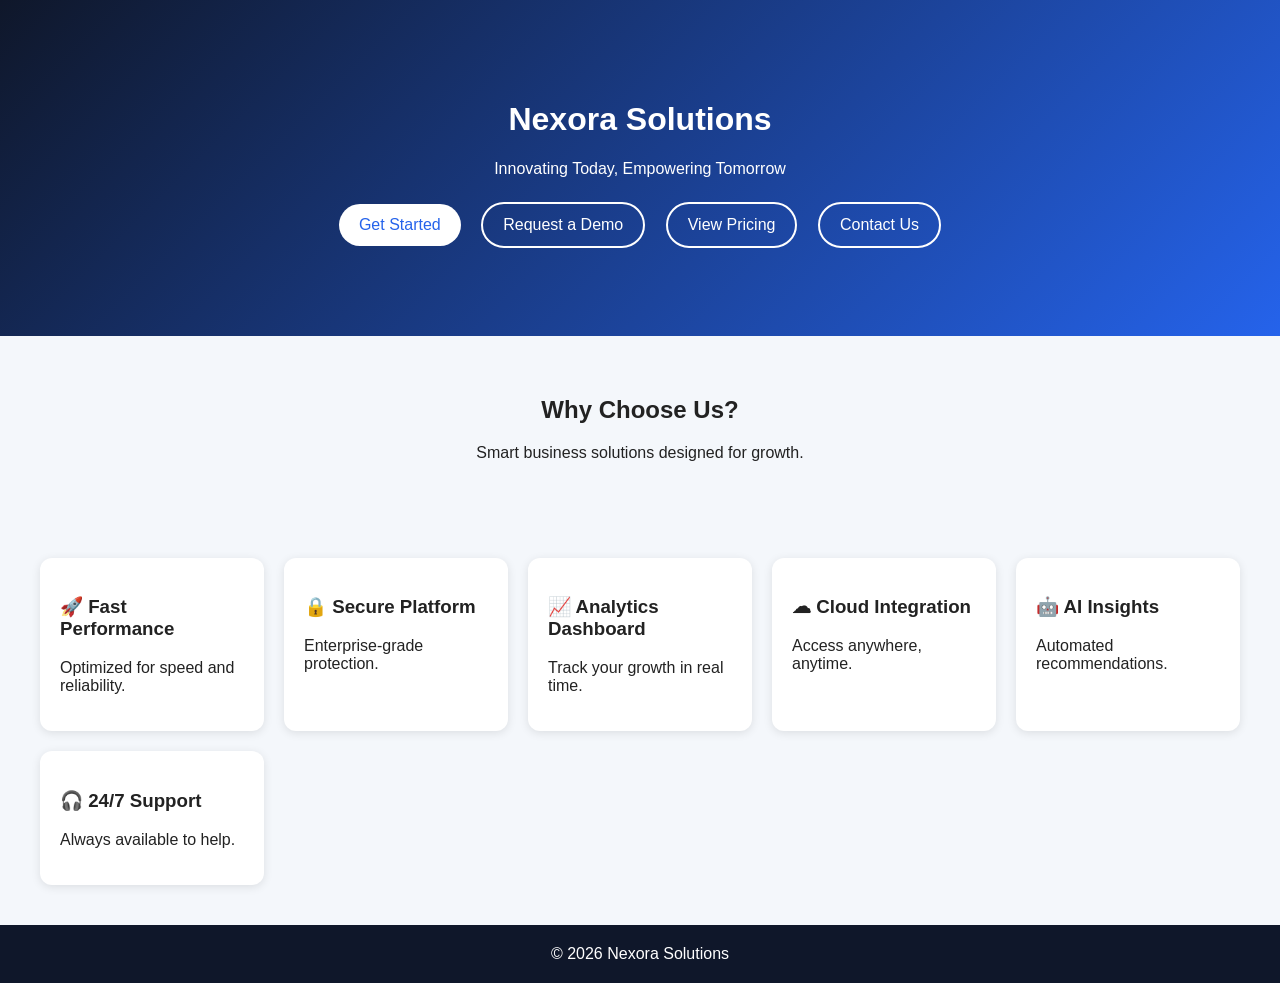
==== index.html @ d5803071 "Add files via upload" ====
<!DOCTYPE html>
<html lang="en">
<head>
<meta charset="UTF-8">
<meta name="viewport" content="width=device-width, initial-scale=1.0">
<title>Nexora Solutions</title>
<style>
body{font-family:Arial,sans-serif;margin:0;background:#f4f7fb;color:#222}
.hero{background:linear-gradient(135deg,#0f172a,#2563eb);color:white;text-align:center;padding:80px 20px}
.btn{display:inline-block;padding:12px 20px;margin:8px;border-radius:25px;text-decoration:none}
.primary{background:white;color:#2563eb}
.secondary{border:2px solid white;color:white}
.features{display:grid;grid-template-columns:repeat(auto-fit,minmax(220px,1fr));gap:20px;padding:40px}
.card{background:white;padding:20px;border-radius:12px;box-shadow:0 2px 10px rgba(0,0,0,.1)}
.section{text-align:center;padding:40px 20px}
footer{background:#0f172a;color:white;text-align:center;padding:20px}
</style>
</head>
<body>
<div class="hero">
<h1>Nexora Solutions</h1>
<p>Innovating Today, Empowering Tomorrow</p>
<a class="btn primary" href="#">Get Started</a>
<a class="btn secondary" href="#">Request a Demo</a>
<a class="btn secondary" href="#">View Pricing</a>
<a class="btn secondary" href="#">Contact Us</a>
</div>

<div class="section">
<h2>Why Choose Us?</h2>
<p>Smart business solutions designed for growth.</p>
</div>

<div class="features">
<div class="card"><h3>🚀 Fast Performance</h3><p>Optimized for speed and reliability.</p></div>
<div class="card"><h3>🔒 Secure Platform</h3><p>Enterprise-grade protection.</p></div>
<div class="card"><h3>📈 Analytics Dashboard</h3><p>Track your growth in real time.</p></div>
<div class="card"><h3>☁ Cloud Integration</h3><p>Access anywhere, anytime.</p></div>
<div class="card"><h3>🤖 AI Insights</h3><p>Automated recommendations.</p></div>
<div class="card"><h3>🎧 24/7 Support</h3><p>Always available to help.</p></div>
</div>

<footer>© 2026 Nexora Solutions</footer>
</body>
</html>
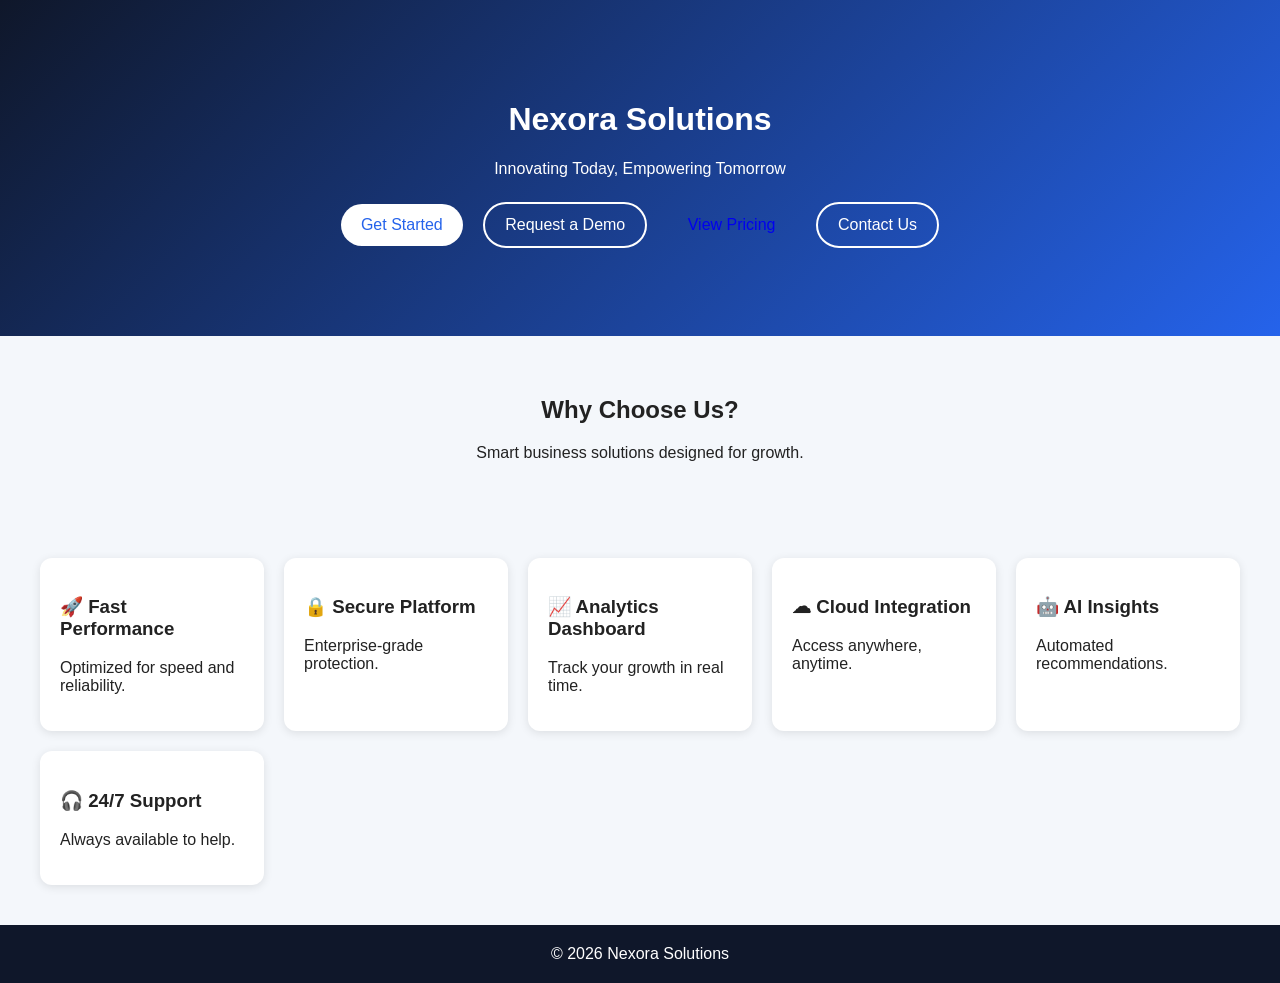
==== commit 00a8d6f5: "Update index.html" ====
--- a/index.html
+++ b/index.html
@@ -22,7 +22,9 @@
 <p>Innovating Today, Empowering Tomorrow</p>
 <a class="btn primary" href="#">Get Started</a>
 <a class="btn secondary" href="#">Request a Demo</a>
-<a class="btn secondary" href="#">View Pricing</a>
+<a href="pricing.html" class="btn btn-primary">
+    View Pricing
+</a>
 <a class="btn secondary" href="#">Contact Us</a>
 </div>
 
@@ -42,4 +44,4 @@
 
 <footer>© 2026 Nexora Solutions</footer>
 </body>
-</html>+</html>
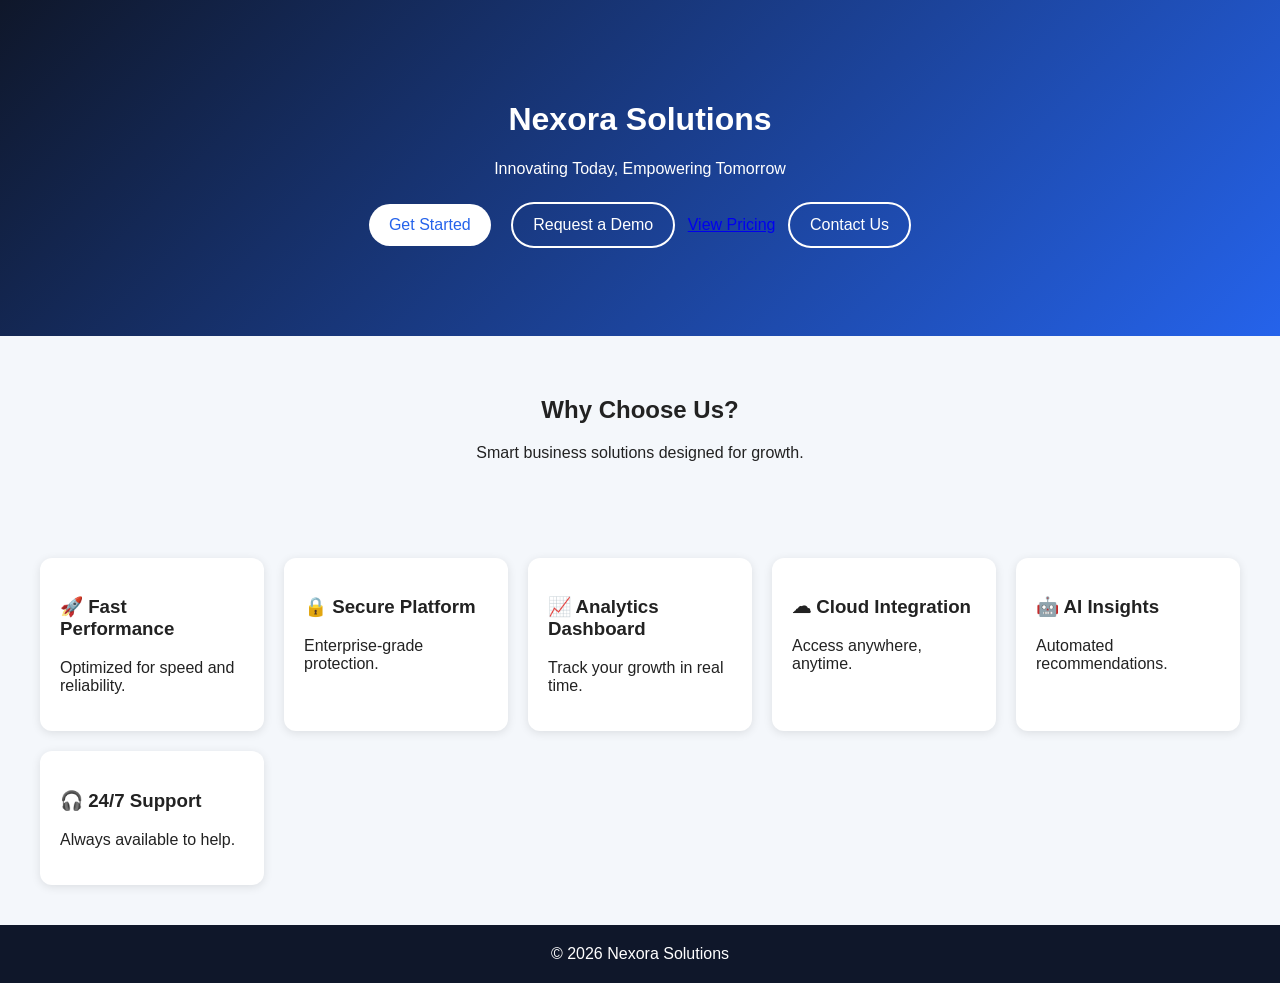
==== commit 143f4e4e: "Update index.html" ====
--- a/index.html
+++ b/index.html
@@ -22,9 +22,7 @@
 <p>Innovating Today, Empowering Tomorrow</p>
 <a class="btn primary" href="#">Get Started</a>
 <a class="btn secondary" href="#">Request a Demo</a>
-<a href="pricing.html" class="btn btn-primary">
-    View Pricing
-</a>
+<a href="pricing.html" class="pricing-btn">View Pricing</a>
 <a class="btn secondary" href="#">Contact Us</a>
 </div>
 
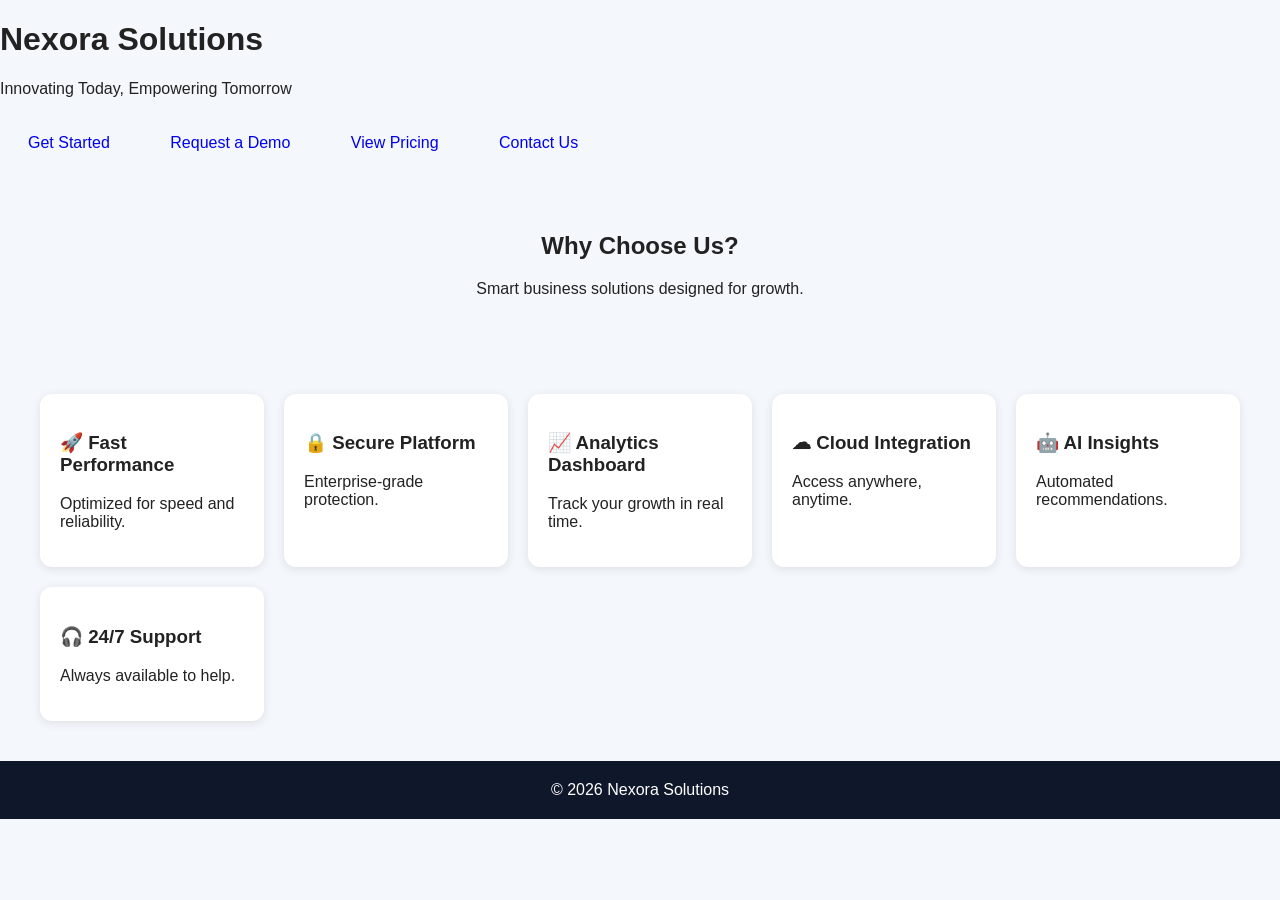
==== commit 5d04bc41: "Update index.html" ====
--- a/index.html
+++ b/index.html
@@ -17,13 +17,25 @@
 </style>
 </head>
 <body>
-<div class="hero">
+  <div class="hero-buttons">
 <h1>Nexora Solutions</h1>
 <p>Innovating Today, Empowering Tomorrow</p>
-<a class="btn primary" href="#">Get Started</a>
-<a class="btn secondary" href="#">Request a Demo</a>
-<a href="pricing.html" class="pricing-btn">View Pricing</a>
-<a class="btn secondary" href="#">Contact Us</a>
+    <a href="#" class="btn btn-primary">
+        Get Started
+    </a>
+
+    <a href="#" class="btn btn-secondary">
+        Request a Demo
+    </a>
+
+    <a href="pricing.html" class="btn btn-secondary">
+        View Pricing
+    </a>
+
+    <a href="#contact" class="btn btn-secondary">
+        Contact Us
+    </a>
+
 </div>
 
 <div class="section">
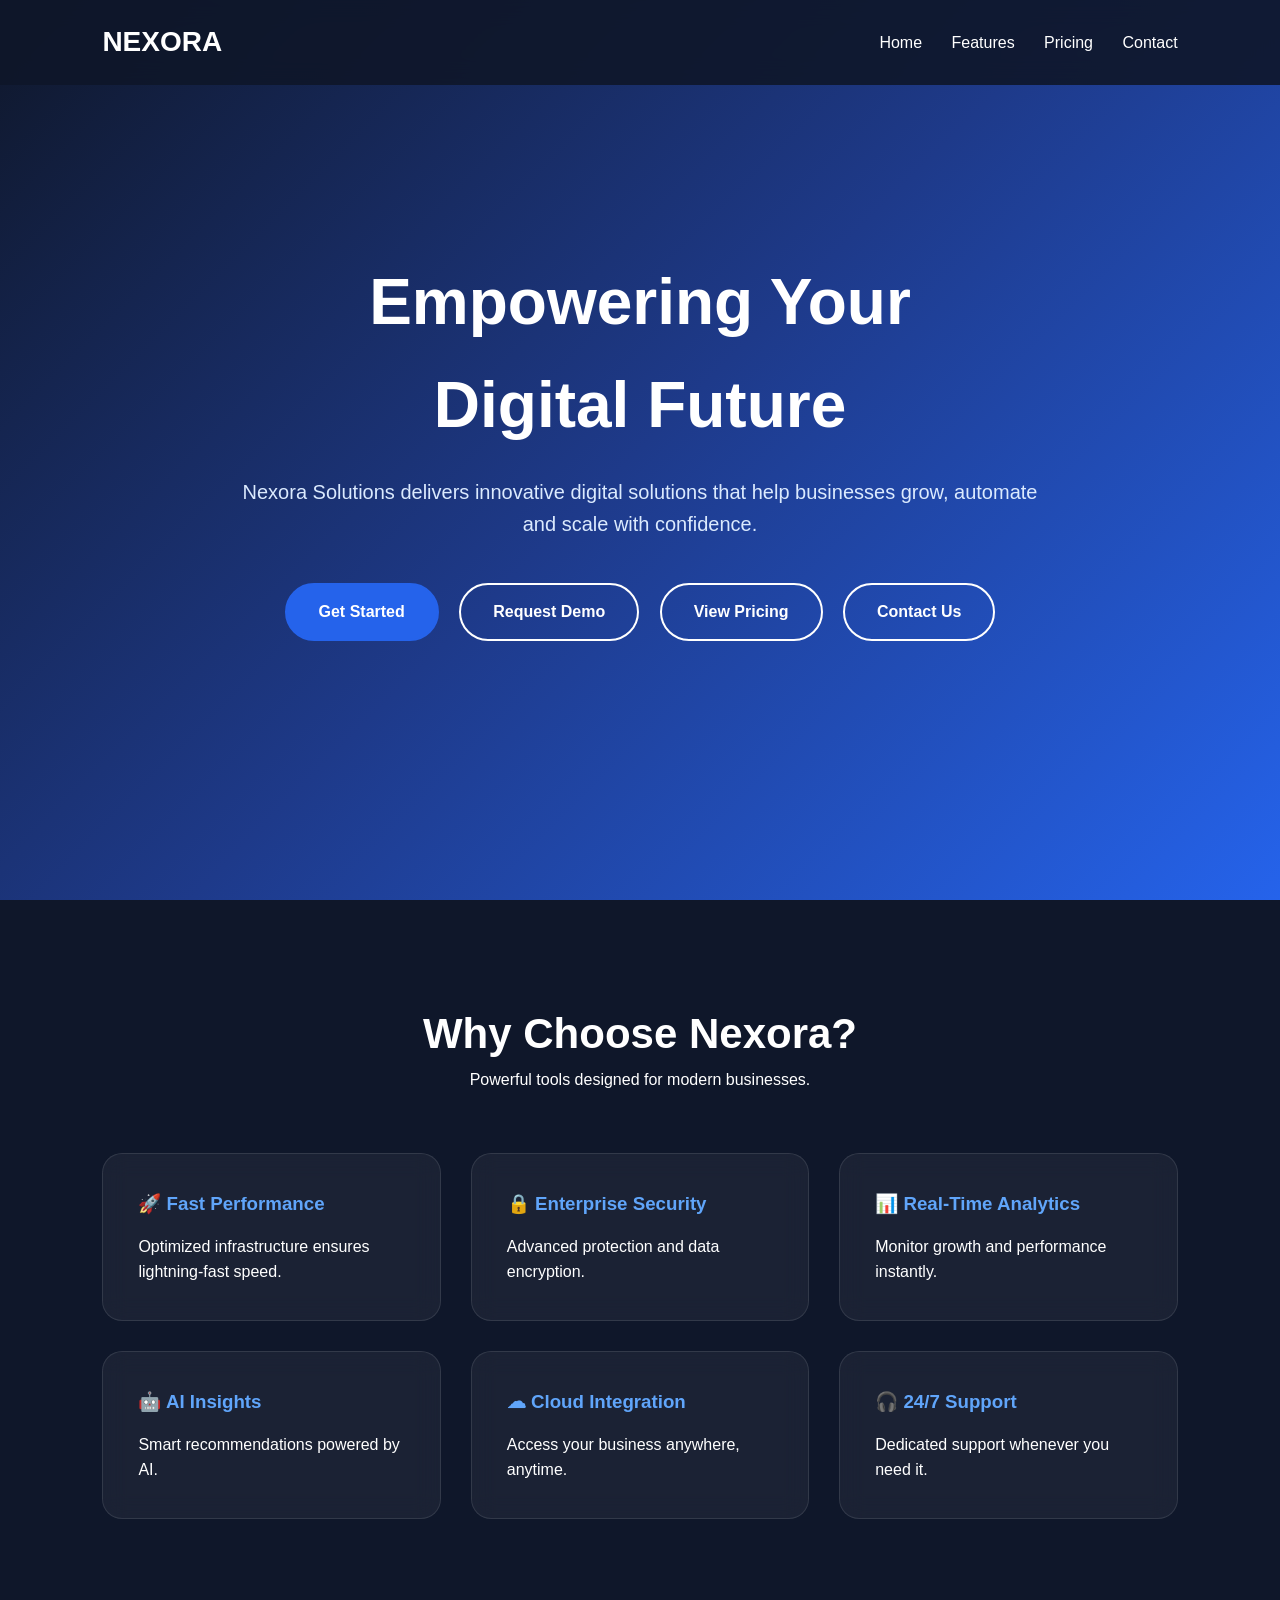
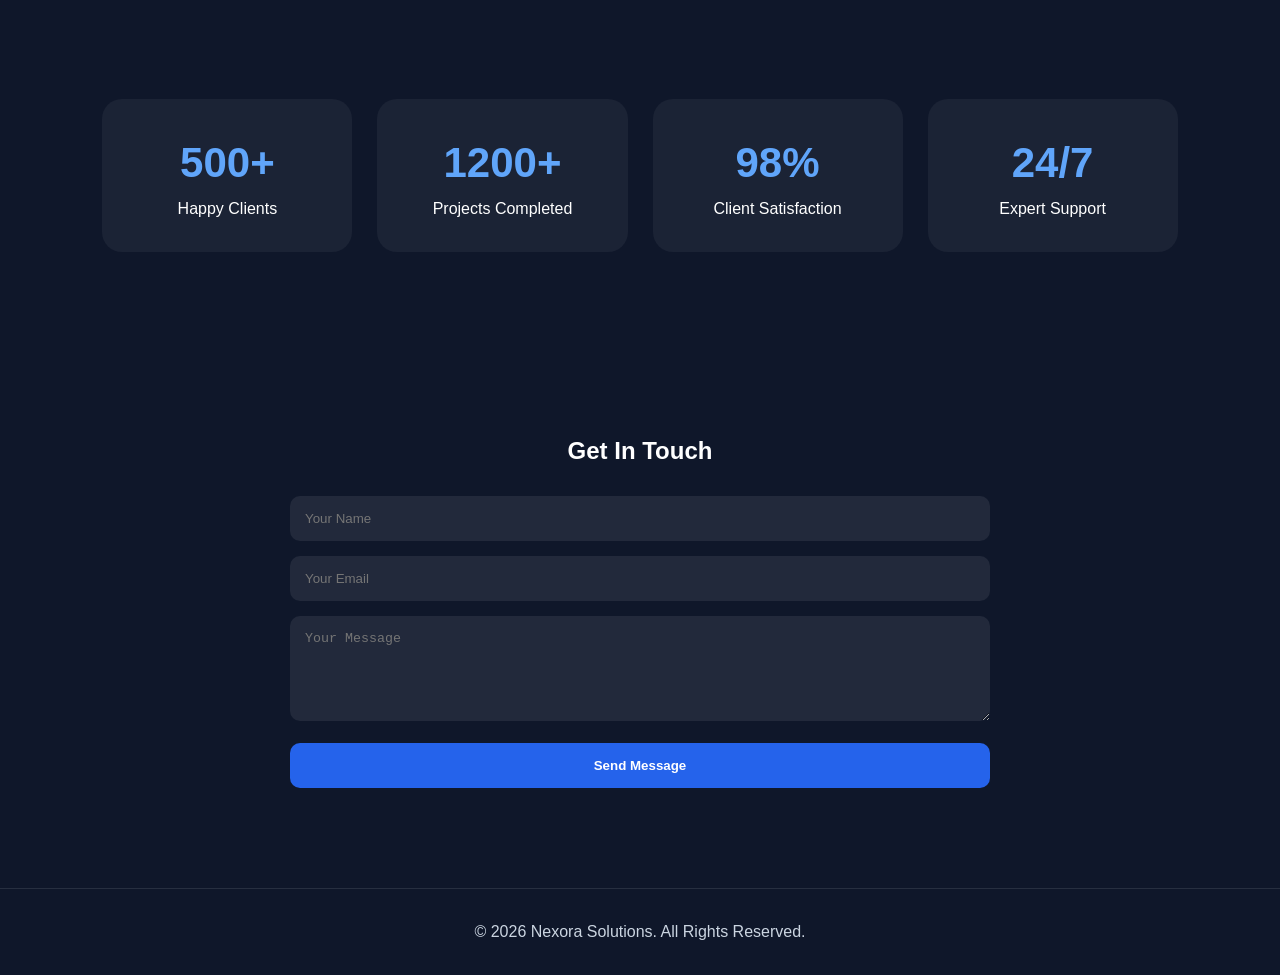
==== commit 30c1350f: "Update index.html" ====
--- a/index.html
+++ b/index.html
@@ -1,57 +1,221 @@
 <!DOCTYPE html>
 <html lang="en">
+
 <head>
-<meta charset="UTF-8">
-<meta name="viewport" content="width=device-width, initial-scale=1.0">
-<title>Nexora Solutions</title>
-<style>
-body{font-family:Arial,sans-serif;margin:0;background:#f4f7fb;color:#222}
-.hero{background:linear-gradient(135deg,#0f172a,#2563eb);color:white;text-align:center;padding:80px 20px}
-.btn{display:inline-block;padding:12px 20px;margin:8px;border-radius:25px;text-decoration:none}
-.primary{background:white;color:#2563eb}
-.secondary{border:2px solid white;color:white}
-.features{display:grid;grid-template-columns:repeat(auto-fit,minmax(220px,1fr));gap:20px;padding:40px}
-.card{background:white;padding:20px;border-radius:12px;box-shadow:0 2px 10px rgba(0,0,0,.1)}
-.section{text-align:center;padding:40px 20px}
-footer{background:#0f172a;color:white;text-align:center;padding:20px}
-</style>
+    <meta charset="UTF-8">
+    <meta name="viewport" content="width=device-width, initial-scale=1.0">
+    <title>Nexora Solutions</title>
+
+    <link rel="stylesheet" href="css/style.css">
+
+    <link rel="preconnect" href="https://fonts.googleapis.com">
+    <link href="https://fonts.googleapis.com/css2?family=Poppins:wght@300;400;500;600;700&display=swap"
+        rel="stylesheet">
 </head>
+
 <body>
-  <div class="hero-buttons">
-<h1>Nexora Solutions</h1>
-<p>Innovating Today, Empowering Tomorrow</p>
-    <a href="#" class="btn btn-primary">
-        Get Started
-    </a>
-
-    <a href="#" class="btn btn-secondary">
-        Request a Demo
-    </a>
-
-    <a href="pricing.html" class="btn btn-secondary">
-        View Pricing
-    </a>
-
-    <a href="#contact" class="btn btn-secondary">
-        Contact Us
-    </a>
-
-</div>
-
-<div class="section">
-<h2>Why Choose Us?</h2>
-<p>Smart business solutions designed for growth.</p>
-</div>
-
-<div class="features">
-<div class="card"><h3>🚀 Fast Performance</h3><p>Optimized for speed and reliability.</p></div>
-<div class="card"><h3>🔒 Secure Platform</h3><p>Enterprise-grade protection.</p></div>
-<div class="card"><h3>📈 Analytics Dashboard</h3><p>Track your growth in real time.</p></div>
-<div class="card"><h3>☁ Cloud Integration</h3><p>Access anywhere, anytime.</p></div>
-<div class="card"><h3>🤖 AI Insights</h3><p>Automated recommendations.</p></div>
-<div class="card"><h3>🎧 24/7 Support</h3><p>Always available to help.</p></div>
-</div>
-
-<footer>© 2026 Nexora Solutions</footer>
+
+    <!-- NAVBAR -->
+
+    <nav class="navbar">
+
+        <div class="logo">
+            NEXORA
+        </div>
+
+        <div class="nav-links">
+
+            <a href="#">Home</a>
+
+            <a href="#features">Features</a>
+
+            <a href="pricing.html">Pricing</a>
+
+            <a href="#contact">Contact</a>
+
+        </div>
+
+    </nav>
+
+    <!-- HERO SECTION -->
+
+    <section class="hero">
+
+        <div class="hero-content">
+
+            <h1>
+                Empowering Your
+                <br>
+                Digital Future
+            </h1>
+
+            <p>
+                Nexora Solutions delivers innovative digital solutions
+                that help businesses grow, automate and scale with confidence.
+            </p>
+
+            <div class="hero-buttons">
+
+                <a href="#" class="btn btn-primary">
+                    Get Started
+                </a>
+
+                <a href="#" class="btn btn-secondary">
+                    Request Demo
+                </a>
+
+                <a href="pricing.html" class="btn btn-secondary">
+                    View Pricing
+                </a>
+
+                <a href="#contact" class="btn btn-secondary">
+                    Contact Us
+                </a>
+
+            </div>
+
+        </div>
+
+    </section>
+
+    <!-- FEATURES -->
+
+    <section class="features" id="features">
+
+        <div class="section-title">
+
+            <h2>Why Choose Nexora?</h2>
+
+            <p>
+                Powerful tools designed for modern businesses.
+            </p>
+
+        </div>
+
+        <div class="feature-grid">
+
+            <div class="feature-card">
+                <h3>🚀 Fast Performance</h3>
+                <p>
+                    Optimized infrastructure ensures lightning-fast speed.
+                </p>
+            </div>
+
+            <div class="feature-card">
+                <h3>🔒 Enterprise Security</h3>
+                <p>
+                    Advanced protection and data encryption.
+                </p>
+            </div>
+
+            <div class="feature-card">
+                <h3>📊 Real-Time Analytics</h3>
+                <p>
+                    Monitor growth and performance instantly.
+                </p>
+            </div>
+
+            <div class="feature-card">
+                <h3>🤖 AI Insights</h3>
+                <p>
+                    Smart recommendations powered by AI.
+                </p>
+            </div>
+
+            <div class="feature-card">
+                <h3>☁ Cloud Integration</h3>
+                <p>
+                    Access your business anywhere, anytime.
+                </p>
+            </div>
+
+            <div class="feature-card">
+                <h3>🎧 24/7 Support</h3>
+                <p>
+                    Dedicated support whenever you need it.
+                </p>
+            </div>
+
+        </div>
+
+    </section>
+
+    <!-- STATS -->
+
+    <section class="stats">
+
+        <div class="stats-grid">
+
+            <div class="stat-box">
+
+                <h3>500+</h3>
+
+                <p>Happy Clients</p>
+
+            </div>
+
+            <div class="stat-box">
+
+                <h3>1200+</h3>
+
+                <p>Projects Completed</p>
+
+            </div>
+
+            <div class="stat-box">
+
+                <h3>98%</h3>
+
+                <p>Client Satisfaction</p>
+
+            </div>
+
+            <div class="stat-box">
+
+                <h3>24/7</h3>
+
+                <p>Expert Support</p>
+
+            </div>
+
+        </div>
+
+    </section>
+
+    <!-- CONTACT -->
+
+    <section class="contact" id="contact">
+
+        <h2>Get In Touch</h2>
+
+        <br>
+
+        <div class="contact-form">
+
+            <input type="text" placeholder="Your Name">
+
+            <input type="email" placeholder="Your Email">
+
+            <textarea rows="5" placeholder="Your Message"></textarea>
+
+            <button>
+                Send Message
+            </button>
+
+        </div>
+
+    </section>
+
+    <!-- FOOTER -->
+
+    <footer>
+
+        <p>
+            © 2026 Nexora Solutions. All Rights Reserved.
+        </p>
+
+    </footer>
+
 </body>
+
 </html>
--- a/css/style.css
+++ b/css/style.css
@@ -0,0 +1,394 @@
+/* =========================
+   GLOBAL STYLES
+========================= */
+
+*{
+    margin:0;
+    padding:0;
+    box-sizing:border-box;
+}
+
+html{
+    scroll-behavior:smooth;
+}
+
+body{
+    font-family:'Segoe UI',sans-serif;
+    background:#0f172a;
+    color:#ffffff;
+    line-height:1.6;
+}
+
+/* =========================
+   NAVBAR
+========================= */
+
+.navbar{
+    width:100%;
+    padding:20px 8%;
+    display:flex;
+    justify-content:space-between;
+    align-items:center;
+    position:fixed;
+    top:0;
+    z-index:1000;
+    background:rgba(15,23,42,0.9);
+    backdrop-filter:blur(12px);
+}
+
+.logo{
+    font-size:28px;
+    font-weight:700;
+    color:#ffffff;
+}
+
+.nav-links a{
+    color:white;
+    text-decoration:none;
+    margin-left:25px;
+    transition:.3s;
+}
+
+.nav-links a:hover{
+    color:#60a5fa;
+}
+
+/* =========================
+   HERO SECTION
+========================= */
+
+.hero{
+    min-height:100vh;
+    display:flex;
+    justify-content:center;
+    align-items:center;
+    text-align:center;
+    padding:120px 20px;
+    background:linear-gradient(
+        135deg,
+        #0f172a,
+        #1e3a8a,
+        #2563eb
+    );
+}
+
+.hero-content{
+    max-width:800px;
+}
+
+.hero h1{
+    font-size:64px;
+    margin-bottom:20px;
+}
+
+.hero p{
+    font-size:20px;
+    color:#dbeafe;
+    margin-bottom:35px;
+}
+
+/* =========================
+   BUTTONS
+========================= */
+
+.btn{
+    display:inline-block;
+    padding:14px 32px;
+    border-radius:50px;
+    text-decoration:none;
+    font-weight:600;
+    font-size:16px;
+    margin:8px;
+    transition:all .3s ease;
+}
+
+.btn-primary{
+    background:#2563eb;
+    color:#ffffff;
+    border:2px solid #2563eb;
+}
+
+.btn-primary:hover{
+    background:#1d4ed8;
+    border-color:#1d4ed8;
+    transform:translateY(-3px);
+    box-shadow:0 10px 25px rgba(37,99,235,.35);
+}
+
+.btn-secondary{
+    background:transparent;
+    color:#ffffff;
+    border:2px solid #ffffff;
+}
+
+.btn-secondary:hover{
+    background:#ffffff;
+    color:#2563eb;
+    transform:translateY(-3px);
+    box-shadow:0 10px 25px rgba(255,255,255,.25);
+}
+
+/* =========================
+   FEATURES
+========================= */
+
+.features{
+    padding:100px 8%;
+}
+
+.section-title{
+    text-align:center;
+    margin-bottom:60px;
+}
+
+.section-title h2{
+    font-size:42px;
+}
+
+.feature-grid{
+    display:grid;
+    grid-template-columns:repeat(auto-fit,minmax(280px,1fr));
+    gap:30px;
+}
+
+.feature-card{
+    background:rgba(255,255,255,0.05);
+    backdrop-filter:blur(12px);
+    border:1px solid rgba(255,255,255,0.1);
+    padding:35px;
+    border-radius:20px;
+    transition:.3s;
+}
+
+.feature-card:hover{
+    transform:translateY(-10px);
+}
+
+.feature-card h3{
+    margin-bottom:15px;
+    color:#60a5fa;
+}
+
+/* =========================
+   STATS SECTION
+========================= */
+
+.stats{
+    padding:80px 8%;
+}
+
+.stats-grid{
+    display:grid;
+    grid-template-columns:repeat(auto-fit,minmax(220px,1fr));
+    gap:25px;
+}
+
+.stat-box{
+    text-align:center;
+    padding:30px;
+    background:rgba(255,255,255,0.05);
+    border-radius:20px;
+}
+
+.stat-box h3{
+    font-size:42px;
+    color:#60a5fa;
+}
+
+/* =========================
+   PRICING PAGE
+========================= */
+
+.pricing-hero{
+    text-align:center;
+    padding:140px 20px 60px;
+}
+
+.pricing-hero h1{
+    font-size:60px;
+    margin-bottom:15px;
+}
+
+.pricing-hero p{
+    color:#cbd5e1;
+}
+
+.pricing-grid{
+    max-width:1200px;
+    margin:auto;
+    padding:40px 20px 80px;
+    display:grid;
+    grid-template-columns:repeat(auto-fit,minmax(320px,1fr));
+    gap:30px;
+}
+
+.pricing-card{
+    background:rgba(255,255,255,0.05);
+    backdrop-filter:blur(15px);
+    border:1px solid rgba(255,255,255,0.12);
+    border-radius:25px;
+    padding:40px;
+    transition:.3s;
+    position:relative;
+}
+
+.pricing-card:hover{
+    transform:translateY(-10px);
+}
+
+.popular{
+    border:2px solid #3b82f6;
+}
+
+.badge{
+    position:absolute;
+    top:-15px;
+    right:25px;
+    background:#3b82f6;
+    padding:8px 16px;
+    border-radius:30px;
+    font-size:12px;
+    font-weight:bold;
+}
+
+.plan-name{
+    font-size:28px;
+    font-weight:700;
+}
+
+.price{
+    font-size:54px;
+    margin:20px 0;
+    color:#60a5fa;
+}
+
+.price span{
+    font-size:18px;
+}
+
+.pricing-card ul{
+    list-style:none;
+    margin:25px 0;
+}
+
+.pricing-card ul li{
+    padding:12px 0;
+    border-bottom:1px solid rgba(255,255,255,0.08);
+}
+
+.choose-btn{
+    width:100%;
+    display:block;
+    text-align:center;
+    background:#2563eb;
+    color:white;
+    padding:15px;
+    border-radius:12px;
+    text-decoration:none;
+    font-weight:600;
+    margin-top:20px;
+}
+
+.choose-btn:hover{
+    background:#1d4ed8;
+}
+
+/* =========================
+   FAQ
+========================= */
+
+.faq{
+    max-width:900px;
+    margin:auto;
+    padding:60px 20px 100px;
+}
+
+.faq h2{
+    text-align:center;
+    margin-bottom:30px;
+}
+
+.faq-item{
+    background:rgba(255,255,255,0.05);
+    border-radius:15px;
+    padding:20px;
+    margin-bottom:15px;
+}
+
+/* =========================
+   CONTACT
+========================= */
+
+.contact{
+    padding:100px 8%;
+    text-align:center;
+}
+
+.contact-form{
+    max-width:700px;
+    margin:auto;
+}
+
+.contact-form input,
+.contact-form textarea{
+    width:100%;
+    padding:15px;
+    margin-bottom:15px;
+    border:none;
+    border-radius:10px;
+    background:rgba(255,255,255,0.08);
+    color:white;
+}
+
+.contact-form button{
+    width:100%;
+    padding:15px;
+    border:none;
+    border-radius:10px;
+    background:#2563eb;
+    color:white;
+    font-weight:600;
+    cursor:pointer;
+}
+
+/* =========================
+   FOOTER
+========================= */
+
+footer{
+    text-align:center;
+    padding:30px;
+    border-top:1px solid rgba(255,255,255,0.1);
+    color:#cbd5e1;
+}
+
+/* =========================
+   RESPONSIVE
+========================= */
+
+@media(max-width:768px){
+
+    .hero h1{
+        font-size:42px;
+    }
+
+    .pricing-hero h1{
+        font-size:42px;
+    }
+
+    .navbar{
+        flex-direction:column;
+    }
+
+    .nav-links{
+        margin-top:15px;
+    }
+
+    .nav-links a{
+        margin:0 10px;
+    }
+
+    .price{
+        font-size:42px;
+    }
+}
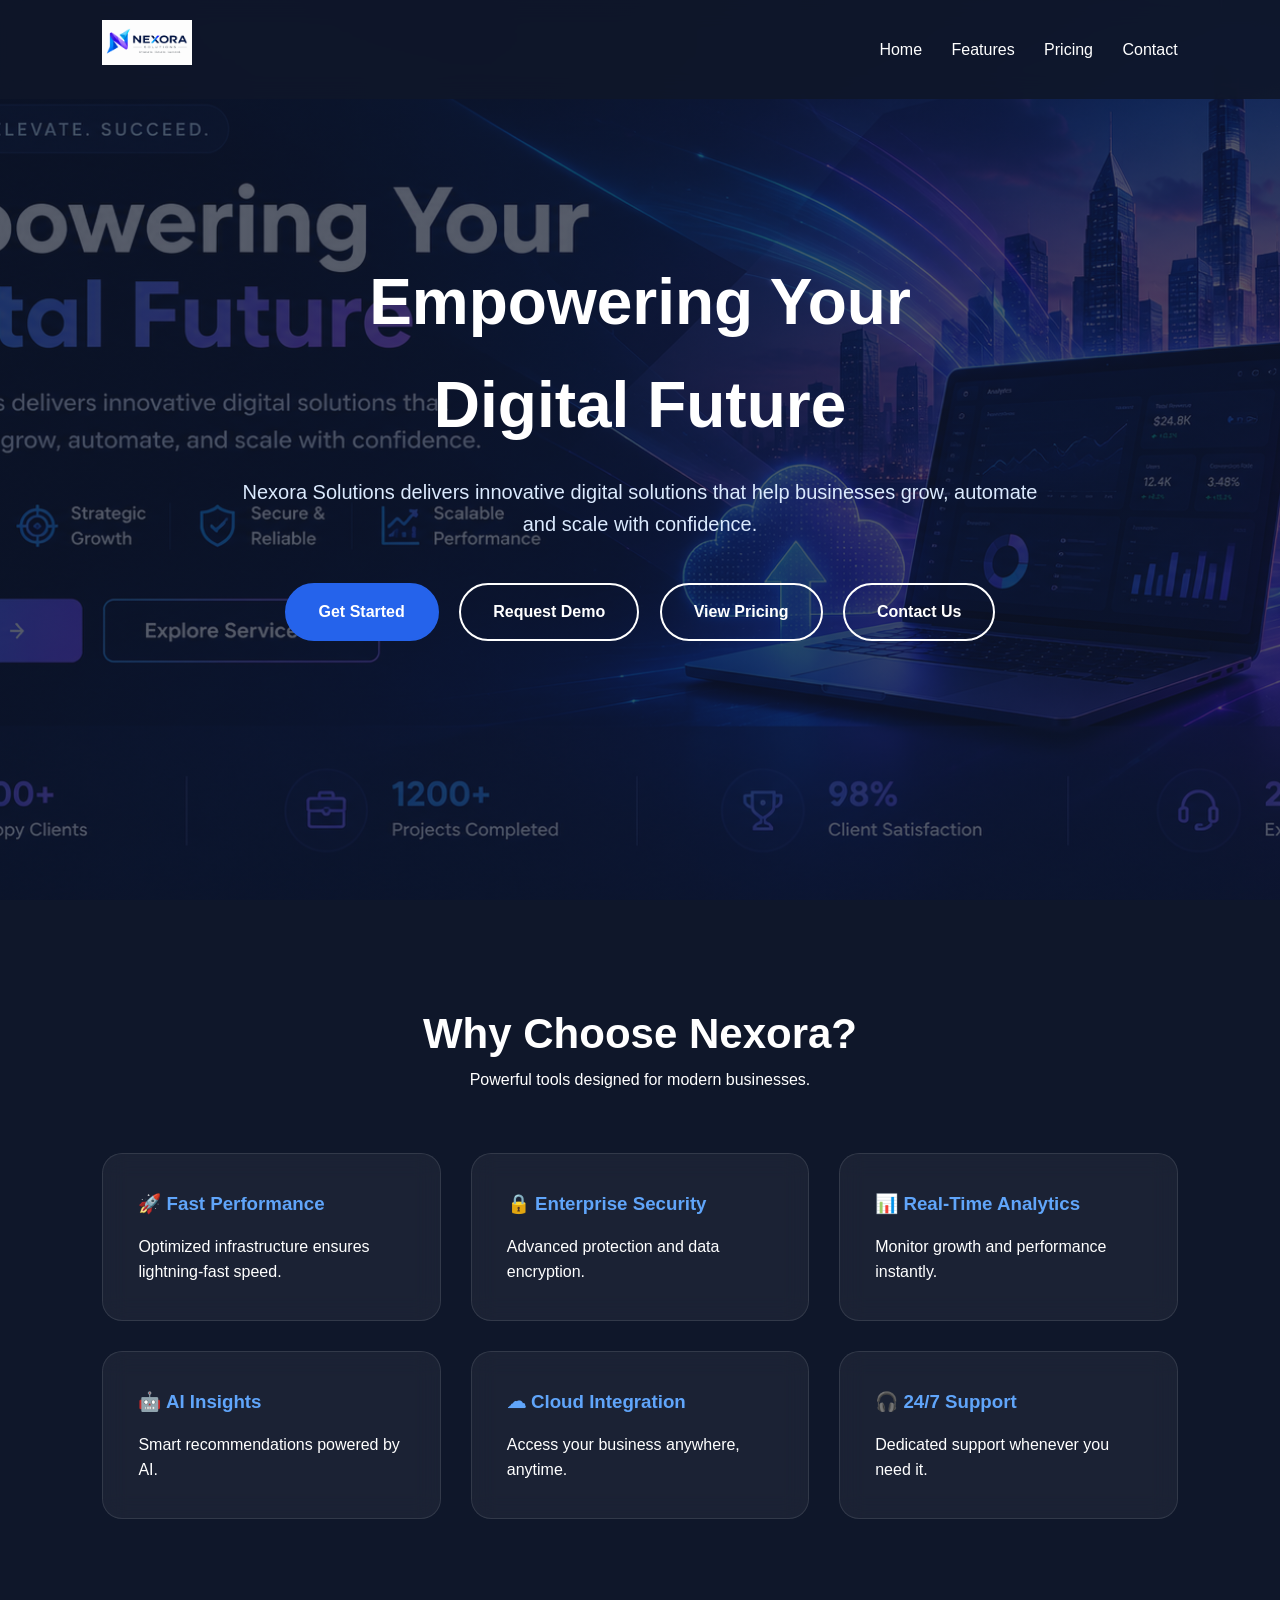
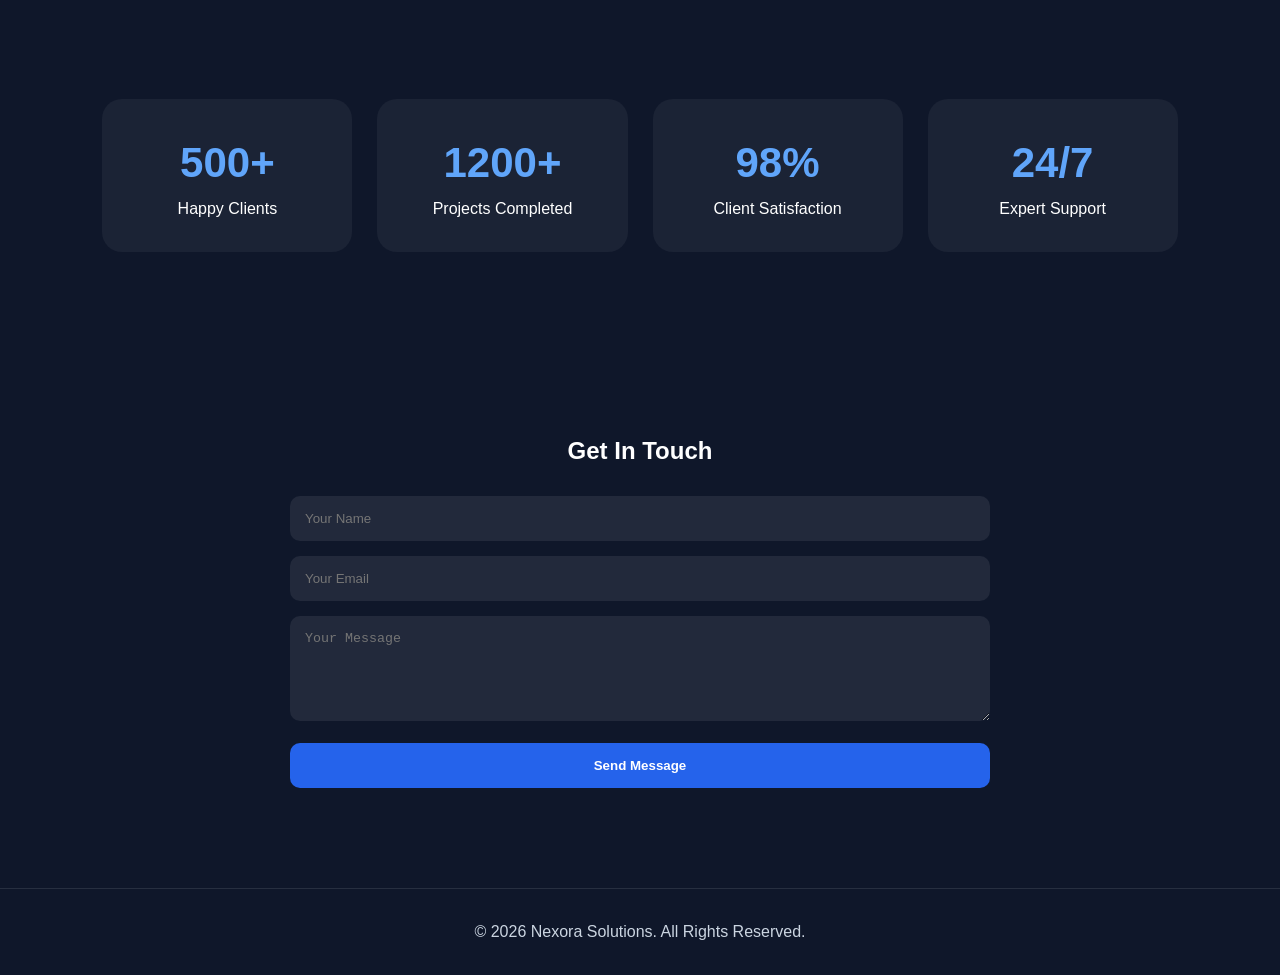
==== commit 48eae58a: "Update index.html" ====
--- a/index.html
+++ b/index.html
@@ -20,8 +20,8 @@
     <nav class="navbar">
 
         <div class="logo">
-            NEXORA
-        </div>
+    <img src="images/logo.png" alt="Nexora Logo" height="45">
+</div>
 
         <div class="nav-links">
 
@@ -39,7 +39,17 @@
 
     <!-- HERO SECTION -->
 
-    <section class="hero">
+    <section class="hero"
+style="
+background:
+linear-gradient(
+rgba(15,23,42,.7),
+rgba(15,23,42,.7)
+),
+url('images/hero-banner.jpg');
+background-size:cover;
+background-position:center;
+">
 
         <div class="hero-content">
 
